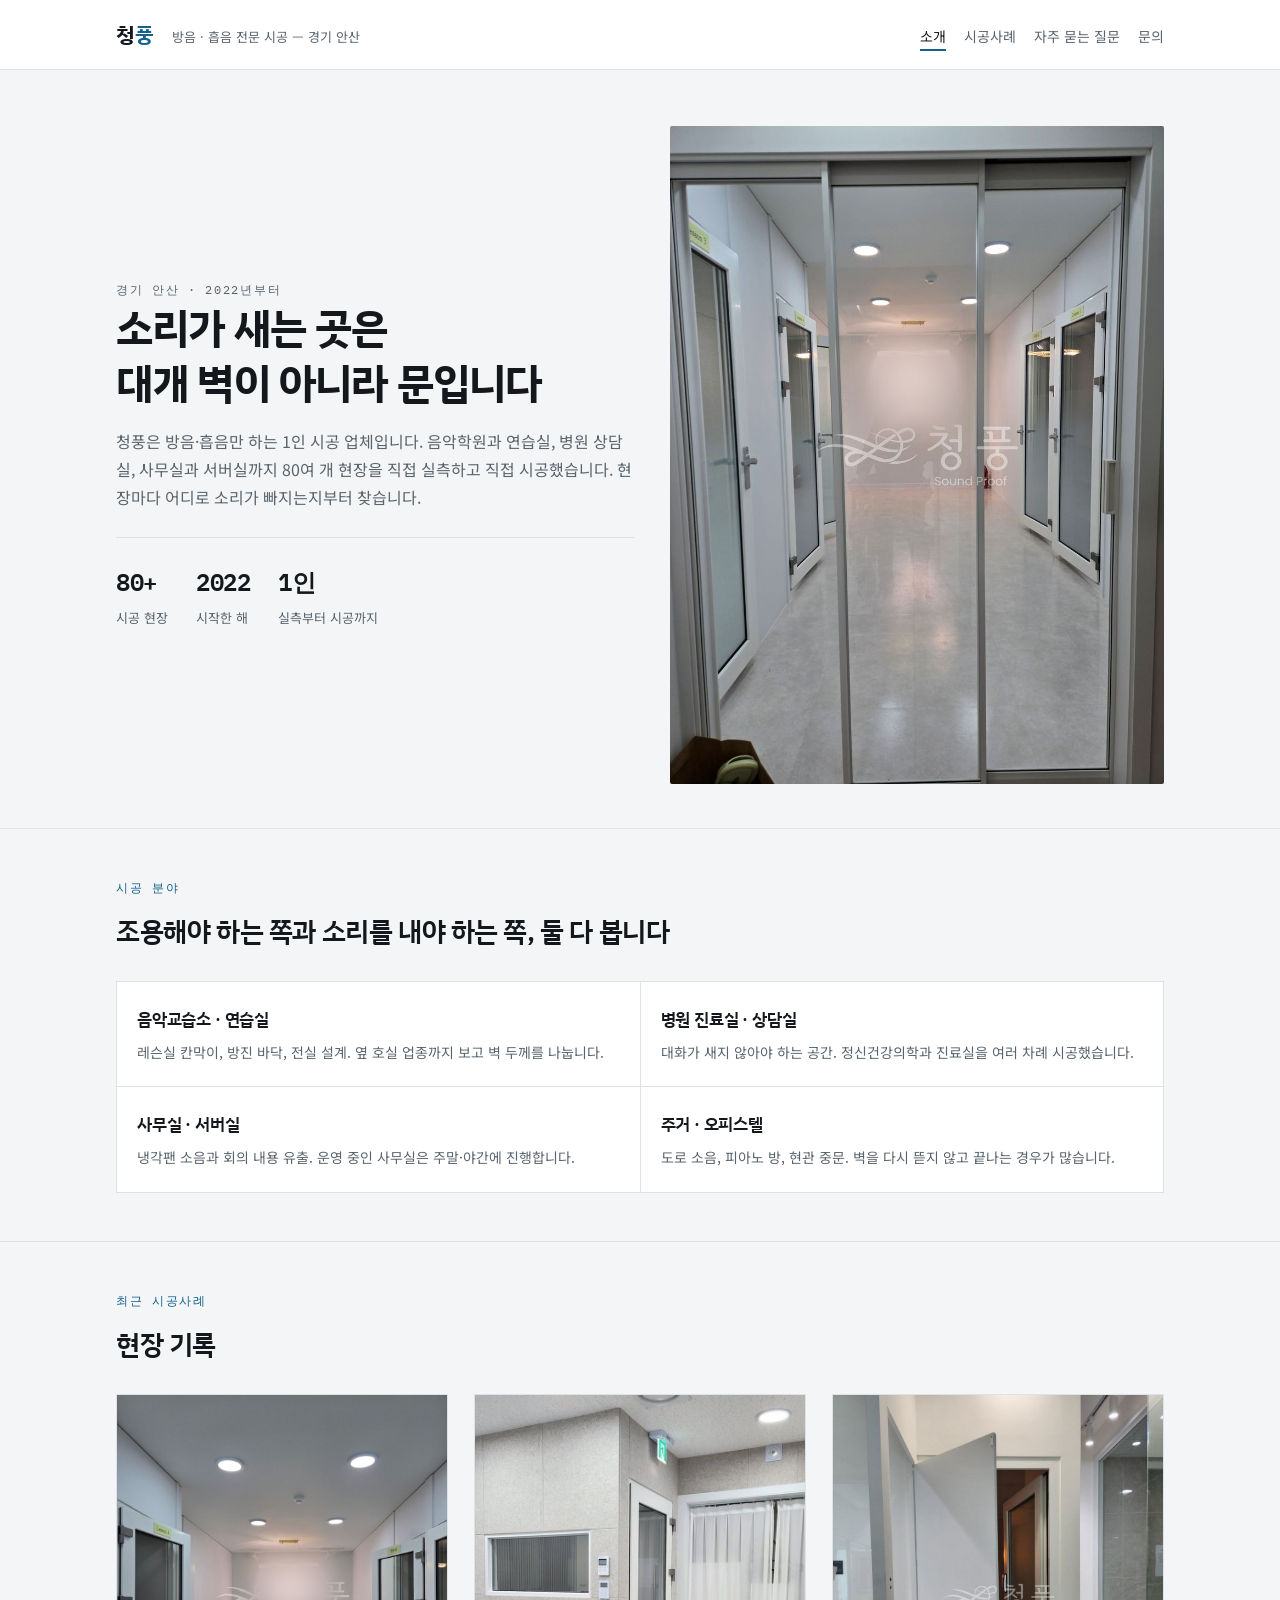
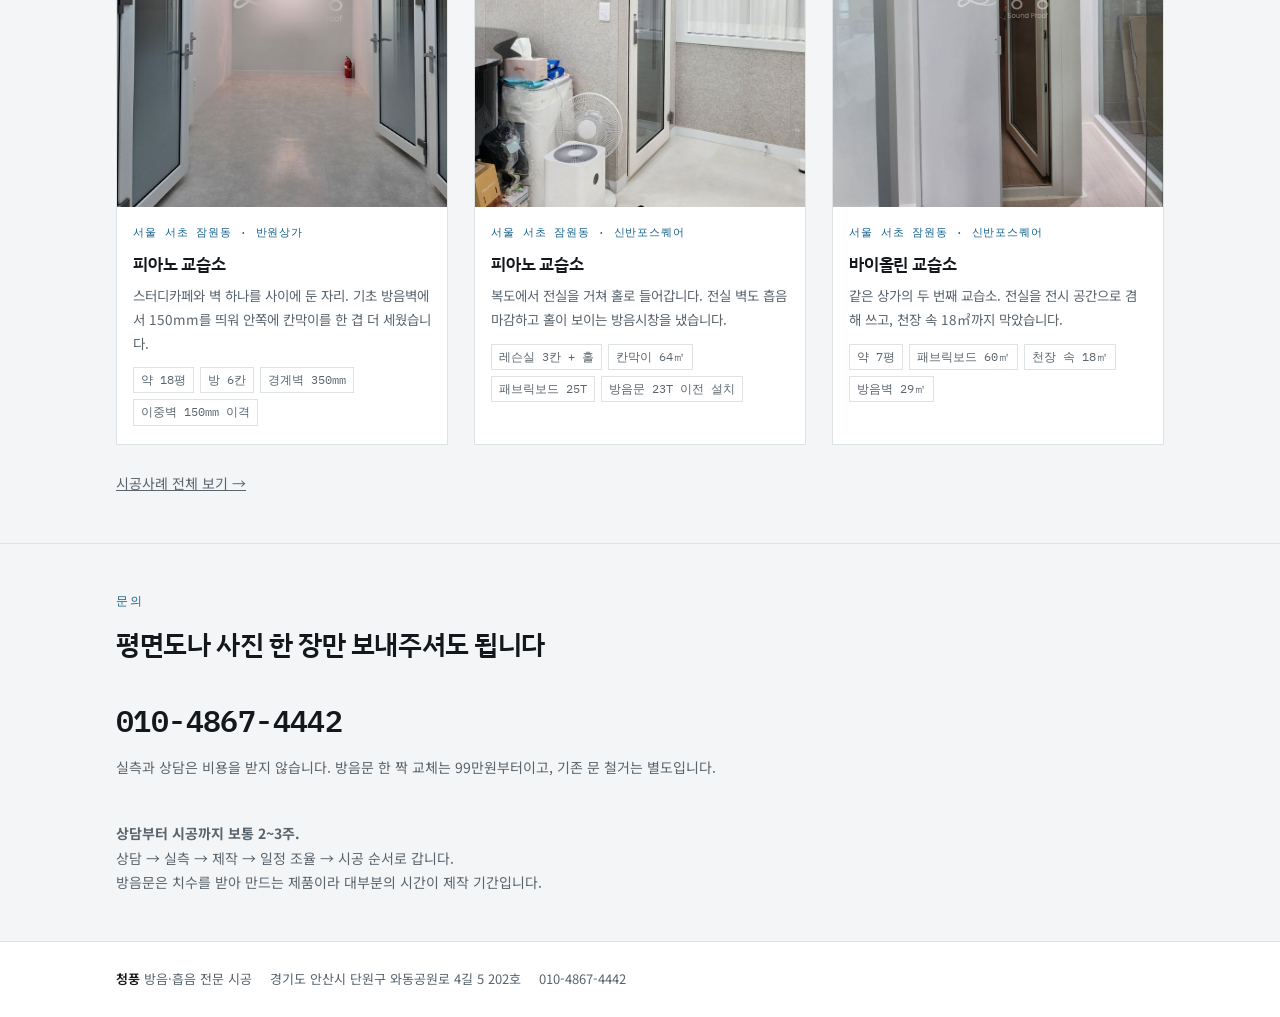
==== index.html @ 922a65ae "Add files via upload" ====
<!doctype html><html lang="ko"><head>
<meta charset="utf-8">
<meta name="viewport" content="width=device-width,initial-scale=1,viewport-fit=cover">
<title>청풍 방음 시공사례</title>
<link rel="canonical" href="https://chpoong.co.kr/">
<meta property="og:type" content="website">
<meta property="og:site_name" content="청풍">
<meta property="og:locale" content="ko_KR">
<meta property="og:title" content="청풍 방음 시공사례">
<meta property="og:description" content="경기 안산의 방음·흡음 전문 시공 업체 청풍. 음악교습소·연습실·병원·서버실 80여 개 현장을 직접 실측하고 시공했습니다.">
<meta property="og:url" content="https://chpoong.co.kr/">
<meta property="og:image" content="https://chpoong.co.kr/img/banwon-hero.jpg">
<meta name="twitter:card" content="summary_large_image">
<meta name="description" content="경기 안산의 방음·흡음 전문 시공 업체 청풍. 음악교습소·연습실·병원·서버실 80여 개 현장을 직접 실측하고 시공했습니다.">
<link rel="preconnect" href="https://fonts.googleapis.com">
<link rel="preconnect" href="https://fonts.gstatic.com" crossorigin>
<link rel="stylesheet" href="https://fonts.googleapis.com/css2?family=IBM+Plex+Mono:wght@400;600&family=IBM+Plex+Sans+KR:wght@400;600;700&family=Noto+Sans+KR:wght@400;500&display=swap">
<link rel="stylesheet" href="style.css">
<script type="application/ld+json">
{"@context":"https://schema.org","@type":"HomeAndConstructionBusiness",
"name":"청풍","url":"https://chpoong.co.kr/","image":"https://chpoong.co.kr/img/banwon-hero.jpg",
"description":"경기 안산에 있는 방음·흡음 전문 시공 업체. 2022년부터 음악학원, 연습실, 병원 상담실, 사무실, 서버실 등 80여 개 현장을 시공했습니다.",
"telephone":"+82-10-4867-4442","email":"chpoong22@gmail.com",
"address":{"@type":"PostalAddress","streetAddress":"단원구 와동공원로 4길 5 202호","addressLocality":"안산시","addressRegion":"경기도","addressCountry":"KR"},
"areaServed":["서울특별시","경기도","인천광역시"],
"knowsAbout":["방음공사","흡음공사","시스템 방음문","방진 바닥","음악교습소 방음","서버실 방음"],
"foundingDate":"2022"}
</script>
</head><body>
<header class="site-head"><div class="wrap">
<a class="brand" href="index.html">청<span>풍</span></a>
<span class="tag">방음 · 흡음 전문 시공 — 경기 안산</span>
<nav class="nav"><a href="index.html" aria-current="page">소개</a><a href="works.html">시공사례</a><a href="faq.html">자주 묻는 질문</a><a href="#contact">문의</a></nav>
</div></header>

<div class="hero"><div class="wrap">
<div>
<p class="eyebrow">경기 안산 · 2022년부터</p>
<h1>소리가 새는 곳은<br>대개 벽이 아니라 문입니다</h1>
<p>청풍은 방음·흡음만 하는 1인 시공 업체입니다. 음악학원과 연습실, 병원 상담실,
사무실과 서버실까지 80여 개 현장을 직접 실측하고 직접 시공했습니다.
현장마다 어디로 소리가 빠지는지부터 찾습니다.</p>
<div class="facts">
<div><b>80+</b><span>시공 현장</span></div>
<div><b>2022</b><span>시작한 해</span></div>
<div><b>1인</b><span>실측부터 시공까지</span></div>
</div>
</div>
<figure><img src="img/banwon-hall.jpg" alt="완공된 피아노 교습소 복도와 3연동 중문" fetchpriority="high"></figure>
</div></div>

<section><div class="wrap">
<p class="eyebrow">시공 분야</p>
<h2>조용해야 하는 쪽과 소리를 내야 하는 쪽, 둘 다 봅니다</h2>
<div class="fields">
<div><h3>음악교습소 · 연습실</h3><p>레슨실 칸막이, 방진 바닥, 전실 설계. 옆 호실 업종까지 보고 벽 두께를 나눕니다.</p></div>
<div><h3>병원 진료실 · 상담실</h3><p>대화가 새지 않아야 하는 공간. 정신건강의학과 진료실을 여러 차례 시공했습니다.</p></div>
<div><h3>사무실 · 서버실</h3><p>냉각팬 소음과 회의 내용 유출. 운영 중인 사무실은 주말·야간에 진행합니다.</p></div>
<div><h3>주거 · 오피스텔</h3><p>도로 소음, 피아노 방, 현관 중문. 벽을 다시 뜯지 않고 끝나는 경우가 많습니다.</p></div>
</div>
</div></section>

<section><div class="wrap">
<p class="eyebrow">최근 시공사례</p>
<h2>현장 기록</h2>
<div class="cases"><a class="case" href="case-banwon.html"><img src="img/banwon-hero.jpg" alt="피아노 교습소 시공 사진" loading="lazy">
<div class="body"><p class="where">서울 서초 잠원동 · 반원상가</p><h3>피아노 교습소</h3>
<p>스터디카페와 벽 하나를 사이에 둔 자리. 기초 방음벽에서 150mm를 띄워 안쪽에 칸막이를 한 겹 더 세웠습니다.</p><ul><li>약 18평</li><li>방 6칸</li><li>경계벽 350mm</li><li>이중벽 150mm 이격</li></ul></div></a><a class="case" href="case-thepiano.html"><img src="img/thepiano.jpg" alt="피아노 교습소 시공 사진" loading="lazy">
<div class="body"><p class="where">서울 서초 잠원동 · 신반포스퀘어</p><h3>피아노 교습소</h3>
<p>복도에서 전실을 거쳐 홀로 들어갑니다. 전실 벽도 흡음 마감하고 홀이 보이는 방음시창을 냈습니다.</p><ul><li>레슨실 3칸 + 홀</li><li>칸막이 64㎡</li><li>패브릭보드 25T</li><li>방음문 23T 이전 설치</li></ul></div></a><a class="case" href="case-violin.html"><img src="img/violin.jpg" alt="바이올린 교습소 시공 사진" loading="lazy">
<div class="body"><p class="where">서울 서초 잠원동 · 신반포스퀘어</p><h3>바이올린 교습소</h3>
<p>같은 상가의 두 번째 교습소. 전실을 전시 공간으로 겸해 쓰고, 천장 속 18㎡까지 막았습니다.</p><ul><li>약 7평</li><li>패브릭보드 60㎡</li><li>천장 속 18㎡</li><li>방음벽 29㎡</li></ul></div></a></div>
<p class="note" style="margin-top:26px"><a href="works.html">시공사례 전체 보기 →</a></p>
</div></section>

<section class="contact" id="contact"><div class="wrap">
<p class="eyebrow">문의</p>
<h2>평면도나 사진 한 장만 보내주셔도 됩니다</h2>
<div class="row">
<div><p class="tel">010-4867-4442</p>
<p class="note">실측과 상담은 비용을 받지 않습니다. 방음문 한 짝 교체는 99만원부터이고, 기존 문 철거는 별도입니다.</p></div>
<div><p class="note"><b>상담부터 시공까지 보통 2~3주.</b><br>
상담 → 실측 → 제작 → 일정 조율 → 시공 순서로 갑니다.<br>
방음문은 치수를 받아 만드는 제품이라 대부분의 시간이 제작 기간입니다.</p></div>
</div></div></section>
<footer><div class="wrap">
<span><b>청풍</b> 방음·흡음 전문 시공</span>
<span>경기도 안산시 단원구 와동공원로 4길 5 202호</span>
<span>010-4867-4442</span>
</div></footer>
</body></html>
---- style.css ----
/* 레이아웃: 왼쪽 사양 레일 + 오른쪽 사진. 숫자는 전부 모노스페이스(도면·견적서의 단위를 그대로) */
:root{
  --bg:#F3F5F6; --surface:#FFFFFF; --fg:#14181C; --muted:#5A646D;
  --line:#DDE2E5; --accent:#15618C; --fabric:#CFC9BE;
  --font-display:'IBM Plex Sans KR',system-ui,-apple-system,sans-serif;
  --font-body:'Noto Sans KR',system-ui,-apple-system,sans-serif;
  --font-data:'IBM Plex Mono',ui-monospace,SFMono-Regular,monospace;
}
@media (prefers-color-scheme:dark){:root:not([data-theme="light"]){
  --bg:#0F1317; --surface:#171C21; --fg:#E7EBEE; --muted:#9AA5AE;
  --line:#2A3137; --accent:#67B4DC; --fabric:#49443C; color-scheme:dark}}
:root[data-theme="dark"]{
  --bg:#0F1317; --surface:#171C21; --fg:#E7EBEE; --muted:#9AA5AE;
  --line:#2A3137; --accent:#67B4DC; --fabric:#49443C; color-scheme:dark}

*{box-sizing:border-box}
body{margin:0;background:var(--bg);color:var(--fg);
  font-family:var(--font-body);font-size:16px;line-height:1.75;
  -webkit-font-smoothing:antialiased}
.wrap{max-width:1080px;margin:0 auto;
  padding-left:max(16px,env(safe-area-inset-left,0px));
  padding-right:max(16px,env(safe-area-inset-right,0px))}
img{max-width:100%;display:block}
a{color:inherit}

/* 헤더 */
.site-head{border-bottom:1px solid var(--line);background:var(--surface)}
.site-head .wrap{display:flex;align-items:baseline;gap:18px;flex-wrap:wrap;padding-block:16px}
.brand{font-family:var(--font-display);font-weight:700;font-size:21px;letter-spacing:-.01em;
  text-decoration:none}
.brand span{color:var(--accent)}
.tag{font-size:13px;color:var(--muted)}
.nav{margin-left:auto;display:flex;gap:18px;font-size:14px}
.nav a{color:var(--muted);text-decoration:none;padding-block:2px}
.nav a:hover,.nav a[aria-current]{color:var(--fg);box-shadow:inset 0 -2px var(--accent)}

/* 히어로 */
.hero .wrap{padding-block:56px 44px;display:grid;gap:36px;
  grid-template-columns:minmax(0,1.05fr) minmax(0,1fr);align-items:center}
.hero h1{font-family:var(--font-display);font-weight:700;font-size:clamp(28px,4.4vw,42px);
  line-height:1.3;letter-spacing:-.02em;margin:0 0 18px;text-wrap:balance}
.hero p{margin:0;color:var(--muted);max-width:40em}
.hero figure{margin:0}
.hero img{border-radius:2px;aspect-ratio:3/4;object-fit:cover;max-width:100%}

/* 숫자 줄 */
.facts{display:flex;gap:28px;flex-wrap:wrap;margin-top:26px;padding-top:22px;
  border-top:1px solid var(--line)}
.facts div{min-width:0}
.facts b{display:block;font-family:var(--font-data);font-size:24px;font-weight:600;
  font-variant-numeric:tabular-nums;letter-spacing:-.02em}
.facts span{font-size:13px;color:var(--muted)}

/* 섹션 */
section{border-top:1px solid var(--line)}
section .wrap{padding-block:48px}
.eyebrow{font-family:var(--font-data);font-size:12px;letter-spacing:.14em;
  text-transform:uppercase;color:var(--accent);margin:0 0 10px}
h2{font-family:var(--font-display);font-weight:600;font-size:clamp(21px,2.6vw,27px);
  letter-spacing:-.015em;margin:0 0 26px;text-wrap:balance}
h3{font-family:var(--font-display);font-weight:600;font-size:17px;margin:0 0 6px;
  letter-spacing:-.01em}

/* 분야 */
.fields{display:grid;gap:1px;background:var(--line);border:1px solid var(--line)}
@media(min-width:720px){.fields{grid-template-columns:repeat(2,minmax(0,1fr))}}
.fields > div{background:var(--surface);padding:22px 20px}
.fields p{margin:0;font-size:14px;color:var(--muted)}

/* 사례 카드 */
.cases{display:grid;gap:26px}
@media(min-width:600px){.cases{grid-template-columns:repeat(2,minmax(0,1fr))}}
@media(min-width:900px){.cases{grid-template-columns:repeat(3,minmax(0,1fr))}}
.case{background:var(--surface);border:1px solid var(--line);min-width:0;
  text-decoration:none;display:flex;flex-direction:column}
.case img{aspect-ratio:4/5;object-fit:cover;width:100%}
.case .body{padding:16px 16px 18px}
.case .where{font-family:var(--font-data);font-size:11px;letter-spacing:.08em;
  text-transform:uppercase;color:var(--accent);margin:0 0 6px}
.case p{margin:4px 0 0;font-size:13.5px;color:var(--muted)}
.case ul{list-style:none;margin:12px 0 0;padding:0;display:flex;flex-wrap:wrap;gap:6px}
.case li{font-family:var(--font-data);font-size:11.5px;color:var(--muted);
  border:1px solid var(--line);padding:2px 7px;font-variant-numeric:tabular-nums}

/* 사양 레일 + 사진 (상세) */
.detail .wrap{padding-block:44px}
.detail h1{font-family:var(--font-display);font-weight:700;letter-spacing:-.02em;
  font-size:clamp(24px,3.6vw,34px);line-height:1.3;margin:0 0 14px;text-wrap:balance}
.lead{color:var(--muted);max-width:46em;margin:0}
.split{display:grid;gap:34px;margin-top:34px}
@media(min-width:860px){.split{grid-template-columns:260px minmax(0,1fr);align-items:start}}
.spec{background:var(--surface);border:1px solid var(--line);padding:18px 18px 20px;
  position:sticky;top:18px}
.spec h2{font-size:13px;font-family:var(--font-data);letter-spacing:.12em;
  text-transform:uppercase;color:var(--accent);margin:0 0 14px}
.spec dl{margin:0;display:grid;grid-template-columns:auto minmax(0,1fr);gap:9px 14px;
  font-size:13px}
.spec dt{color:var(--muted);white-space:nowrap}
.spec dd{margin:0;font-family:var(--font-data);font-variant-numeric:tabular-nums;
  word-break:keep-all}
.shots{display:grid;gap:22px;min-width:0}
@media(min-width:620px){.shots{grid-template-columns:repeat(2,minmax(0,1fr))}}
.shots figure{margin:0;min-width:0}
.shots img{width:100%;aspect-ratio:4/3;object-fit:cover}
.shots figcaption{font-size:13px;color:var(--muted);margin-top:8px}
.shots .wide{grid-column:1/-1}
.shots .wide img{aspect-ratio:16/10}

/* 연락 */
.contact .wrap{padding-block:46px}
.contact .row{display:flex;gap:34px;flex-wrap:wrap;align-items:flex-start}
.contact .row > div{min-width:0}
.tel{font-family:var(--font-data);font-size:clamp(22px,3.4vw,30px);font-weight:600;
  letter-spacing:-.02em;font-variant-numeric:tabular-nums;margin:0}
.note{font-size:14px;color:var(--muted);margin:8px 0 0}

/* 푸터 */
footer{border-top:1px solid var(--line);background:var(--surface)}
footer .wrap{padding-block:26px;font-size:13px;color:var(--muted);
  display:flex;gap:18px;flex-wrap:wrap}
footer b{font-weight:600;color:var(--fg)}

/* FAQ */
.faq-group{margin-top:38px}
.faq-group > h2{font-size:15px;font-family:var(--font-data);letter-spacing:.1em;
  text-transform:uppercase;color:var(--accent);margin:0 0 16px;
  padding-bottom:10px;border-bottom:1px solid var(--line)}
.qa{border-bottom:1px solid var(--line)}
.qa summary{cursor:pointer;list-style:none;padding:15px 30px 15px 0;position:relative;
  font-family:var(--font-display);font-weight:600;font-size:15.5px;letter-spacing:-.01em}
.qa summary::-webkit-details-marker{display:none}
.qa summary::after{content:"+";position:absolute;right:4px;top:13px;
  font-family:var(--font-data);font-size:19px;color:var(--accent);line-height:1}
.qa[open] summary::after{content:"2"}
.qa summary:focus-visible{outline:2px solid var(--accent);outline-offset:2px}
.qa p{margin:0 0 18px;color:var(--muted);font-size:14.5px;max-width:52em}

@media(max-width:719px){
  .hero .wrap{grid-template-columns:1fr;padding-block:36px 32px}
  .spec{position:static}
}
.note-box{margin-top:30px;padding:20px 22px;border:1px solid var(--line);
  border-left:3px solid var(--accent);background:var(--surface);border-radius:4px}
.note-box p{margin:0;color:var(--muted);font-size:.95rem;line-height:1.75}
.note-box b{color:var(--fg)}
@media (prefers-reduced-motion:reduce){*{animation:none!important;transition:none!important}}
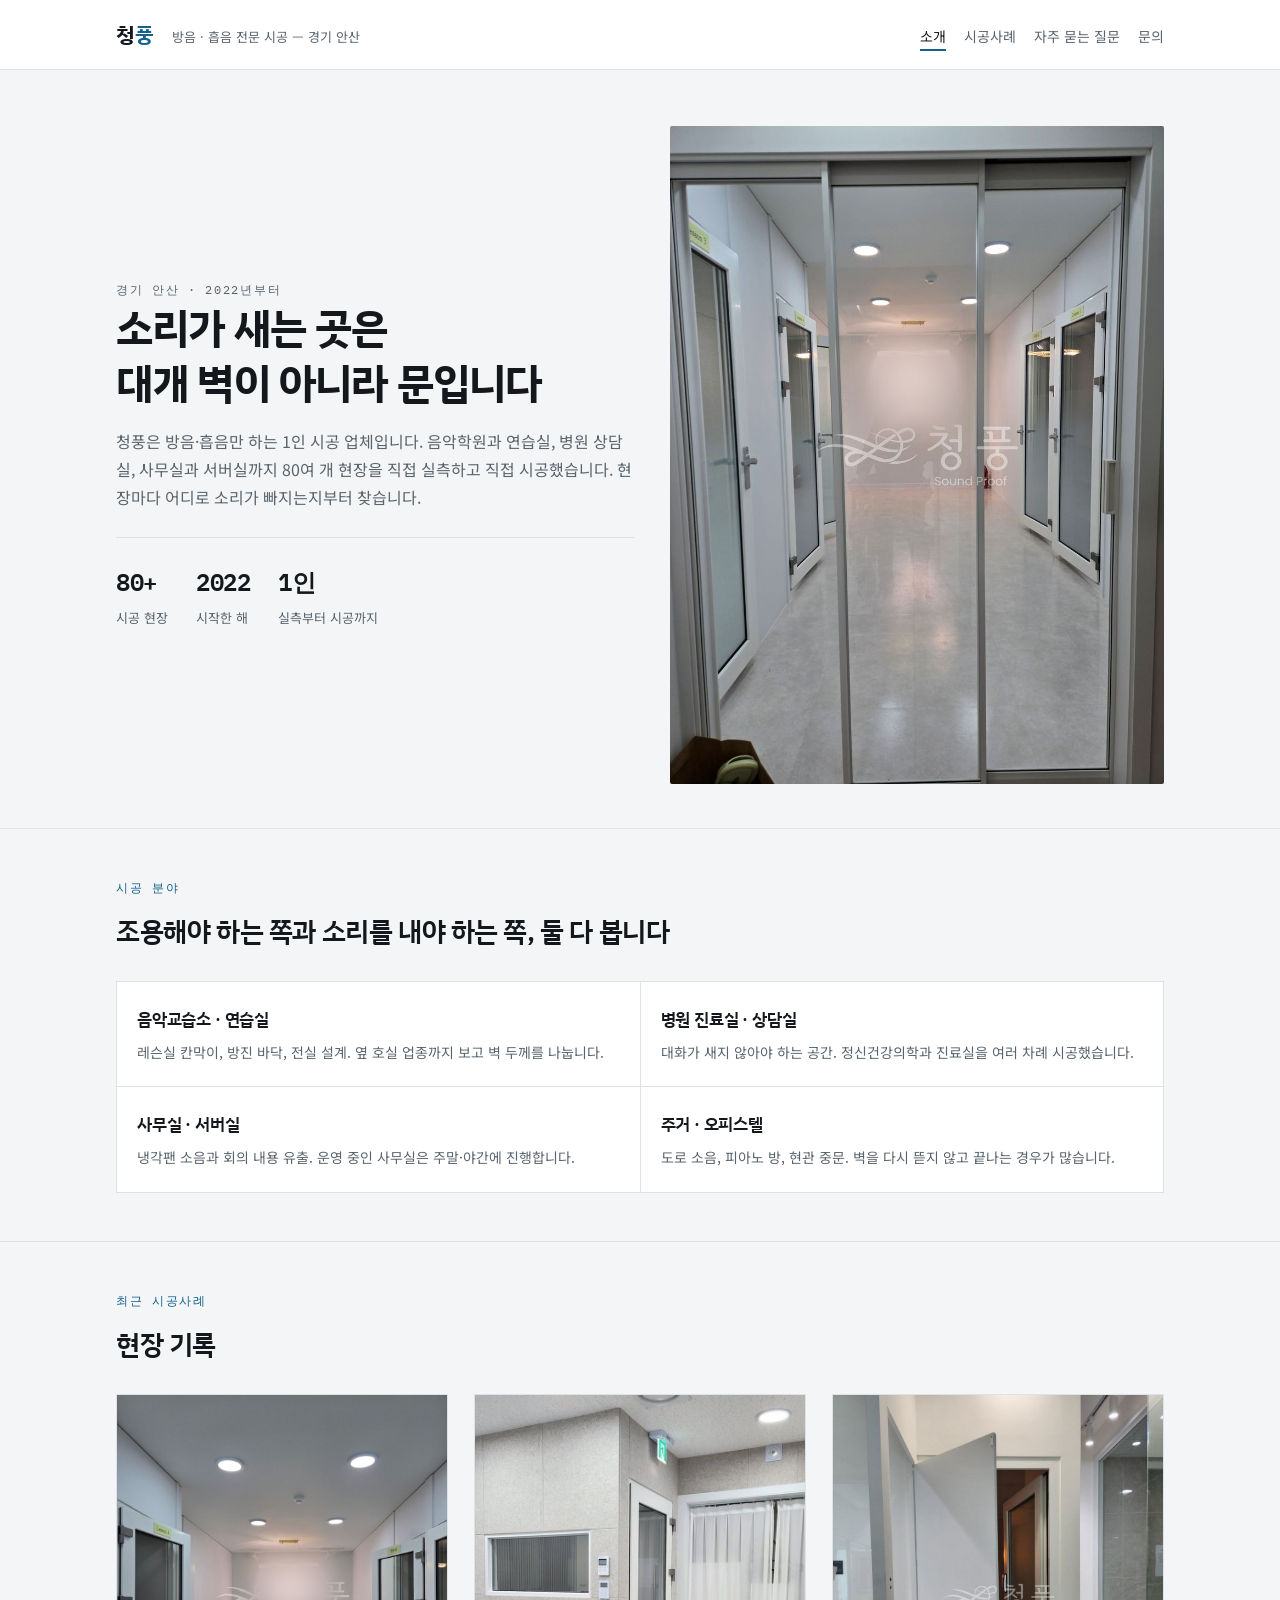
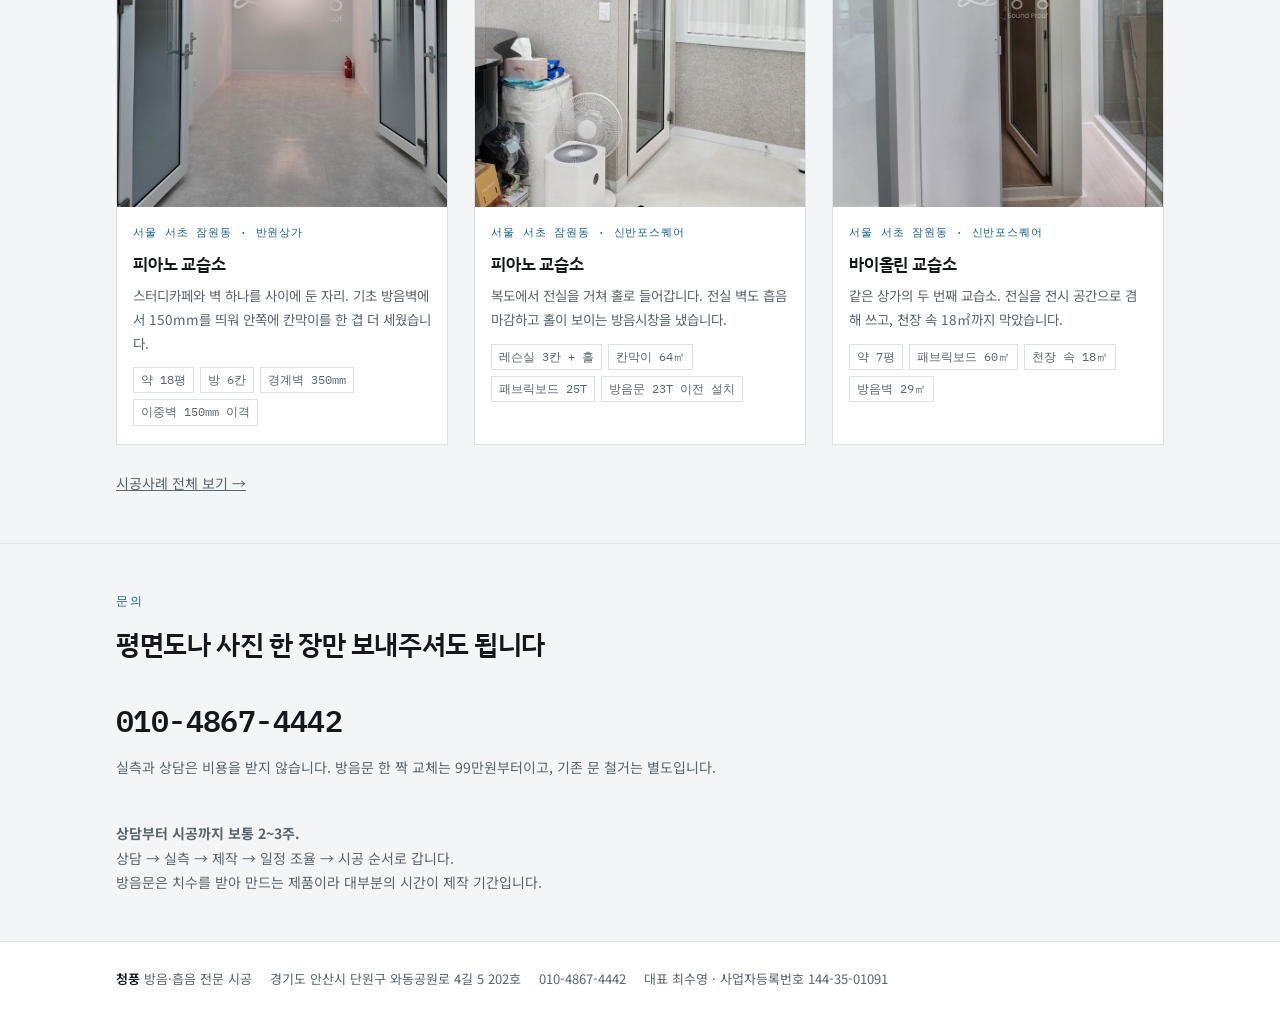
==== commit b874ddd8: "Add files via upload" ====
--- a/index.html
+++ b/index.html
@@ -87,5 +87,6 @@
 <span><b>청풍</b> 방음·흡음 전문 시공</span>
 <span>경기도 안산시 단원구 와동공원로 4길 5 202호</span>
 <span>010-4867-4442</span>
+<span>대표 최수영 · 사업자등록번호 144-35-01091</span>
 </div></footer>
 </body></html>
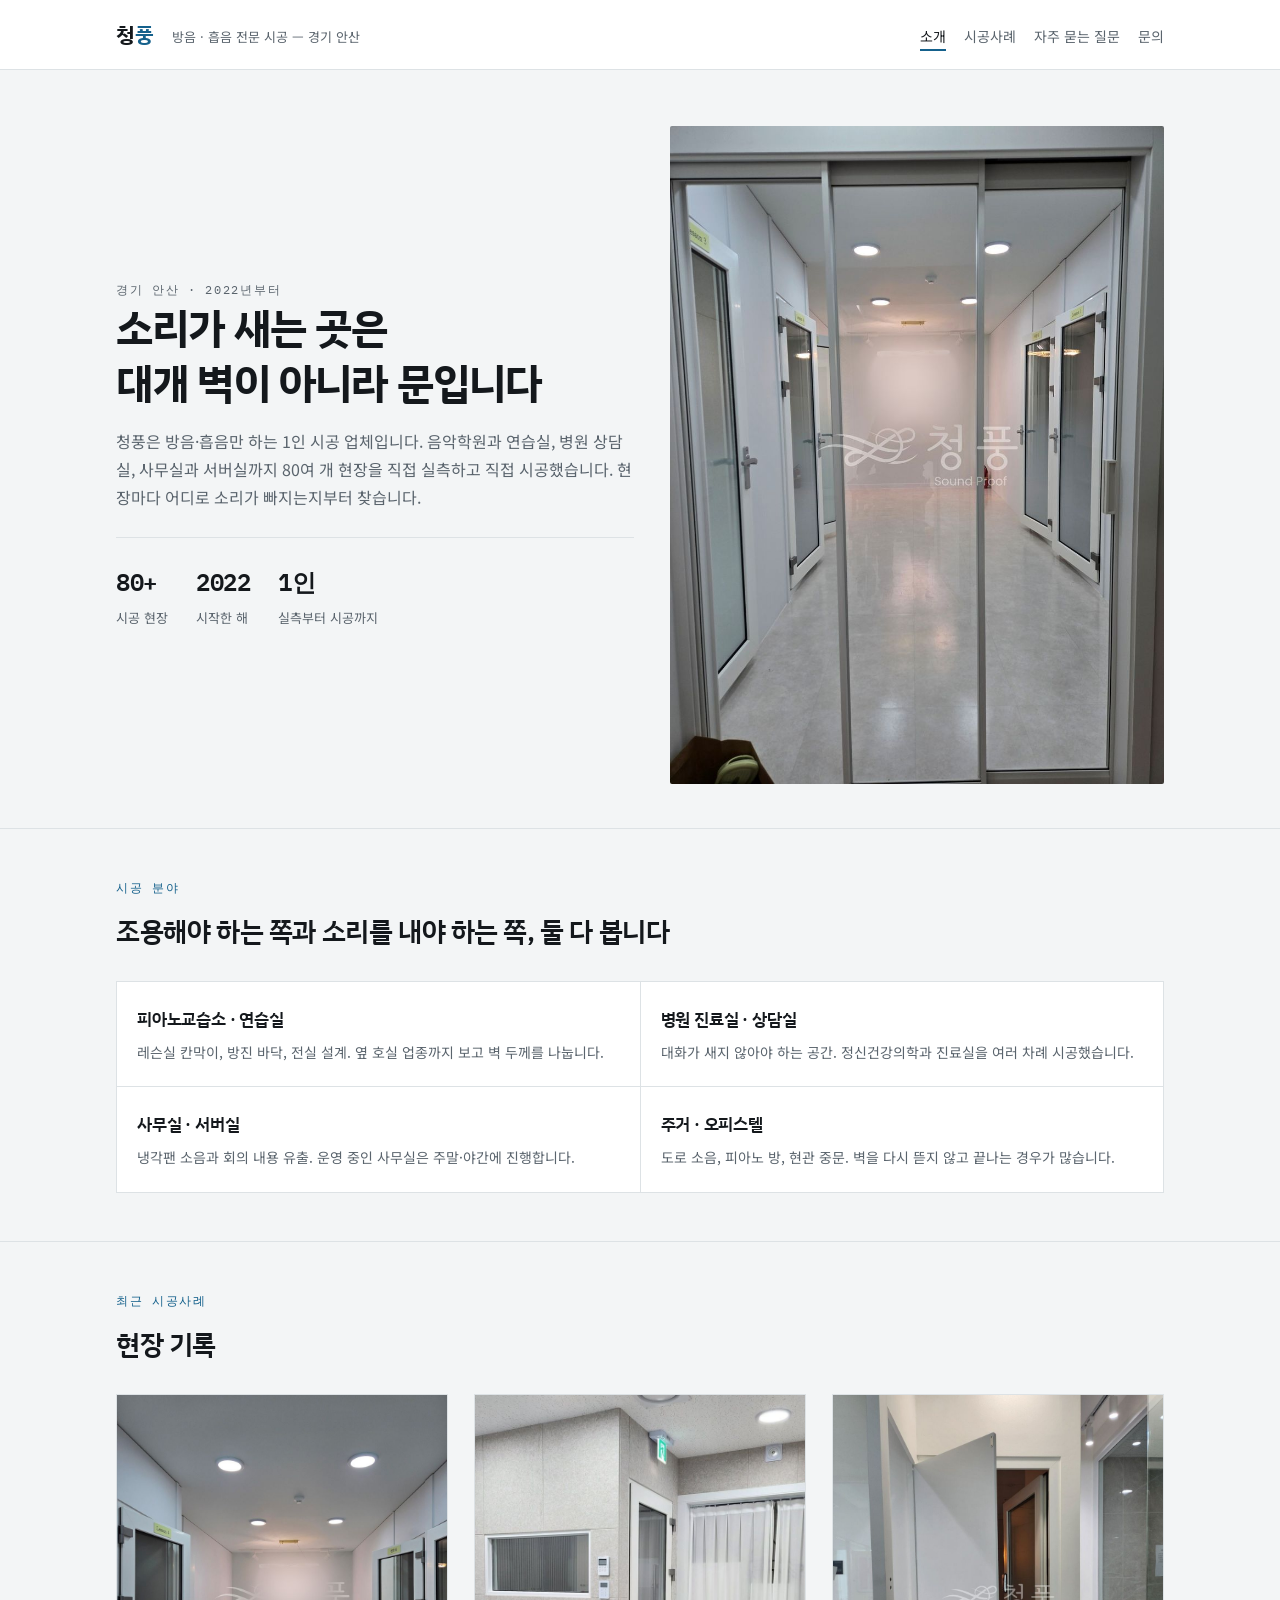
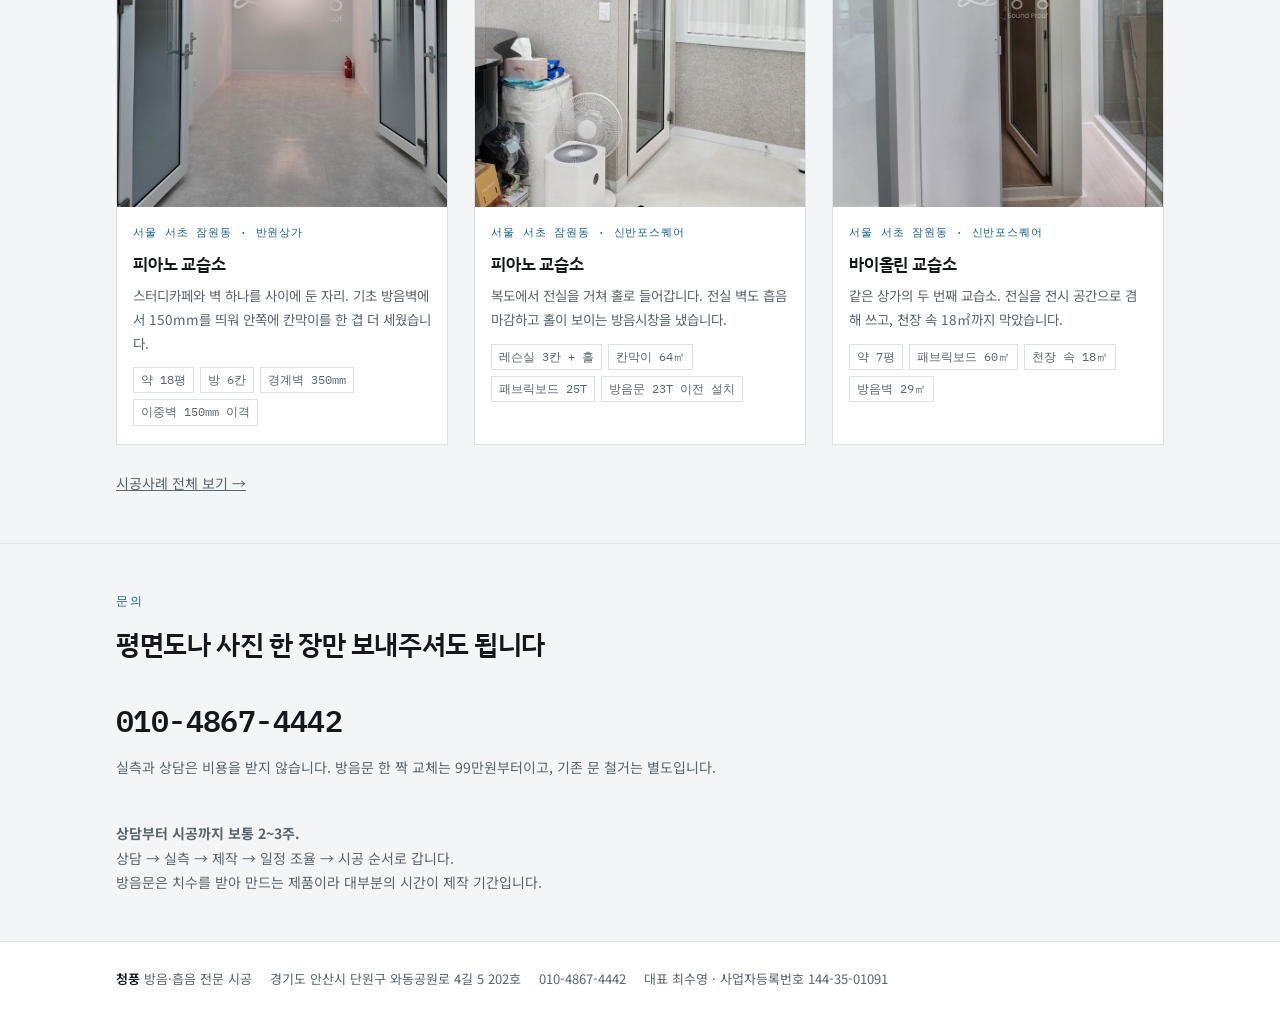
==== commit c044610f: "Add files via upload" ====
--- a/index.html
+++ b/index.html
@@ -7,11 +7,11 @@
 <meta property="og:site_name" content="청풍">
 <meta property="og:locale" content="ko_KR">
 <meta property="og:title" content="청풍 방음 시공사례">
-<meta property="og:description" content="경기 안산의 방음·흡음 전문 시공 업체 청풍. 음악교습소·연습실·병원·서버실 80여 개 현장을 직접 실측하고 시공했습니다.">
+<meta property="og:description" content="경기 안산의 방음·흡음 전문 시공 업체 청풍. 피아노교습소·연습실·병원·서버실 80여 개 현장을 직접 실측하고 시공했습니다.">
 <meta property="og:url" content="https://chpoong.co.kr/">
 <meta property="og:image" content="https://chpoong.co.kr/img/banwon-hero.jpg">
 <meta name="twitter:card" content="summary_large_image">
-<meta name="description" content="경기 안산의 방음·흡음 전문 시공 업체 청풍. 음악교습소·연습실·병원·서버실 80여 개 현장을 직접 실측하고 시공했습니다.">
+<meta name="description" content="경기 안산의 방음·흡음 전문 시공 업체 청풍. 피아노교습소·연습실·병원·서버실 80여 개 현장을 직접 실측하고 시공했습니다.">
 <link rel="preconnect" href="https://fonts.googleapis.com">
 <link rel="preconnect" href="https://fonts.gstatic.com" crossorigin>
 <link rel="stylesheet" href="https://fonts.googleapis.com/css2?family=IBM+Plex+Mono:wght@400;600&family=IBM+Plex+Sans+KR:wght@400;600;700&family=Noto+Sans+KR:wght@400;500&display=swap">
@@ -23,7 +23,7 @@
 "telephone":"+82-10-4867-4442","email":"chpoong22@gmail.com",
 "address":{"@type":"PostalAddress","streetAddress":"단원구 와동공원로 4길 5 202호","addressLocality":"안산시","addressRegion":"경기도","addressCountry":"KR"},
 "areaServed":["서울특별시","경기도","인천광역시"],
-"knowsAbout":["방음공사","흡음공사","시스템 방음문","방진 바닥","음악교습소 방음","서버실 방음"],
+"knowsAbout":["방음공사","흡음공사","시스템 방음문","방진 바닥","피아노교습소 방음","서버실 방음"],
 "foundingDate":"2022"}
 </script>
 </head><body>
@@ -53,7 +53,7 @@
 <p class="eyebrow">시공 분야</p>
 <h2>조용해야 하는 쪽과 소리를 내야 하는 쪽, 둘 다 봅니다</h2>
 <div class="fields">
-<div><h3>음악교습소 · 연습실</h3><p>레슨실 칸막이, 방진 바닥, 전실 설계. 옆 호실 업종까지 보고 벽 두께를 나눕니다.</p></div>
+<div><h3>피아노교습소 · 연습실</h3><p>레슨실 칸막이, 방진 바닥, 전실 설계. 옆 호실 업종까지 보고 벽 두께를 나눕니다.</p></div>
 <div><h3>병원 진료실 · 상담실</h3><p>대화가 새지 않아야 하는 공간. 정신건강의학과 진료실을 여러 차례 시공했습니다.</p></div>
 <div><h3>사무실 · 서버실</h3><p>냉각팬 소음과 회의 내용 유출. 운영 중인 사무실은 주말·야간에 진행합니다.</p></div>
 <div><h3>주거 · 오피스텔</h3><p>도로 소음, 피아노 방, 현관 중문. 벽을 다시 뜯지 않고 끝나는 경우가 많습니다.</p></div>
